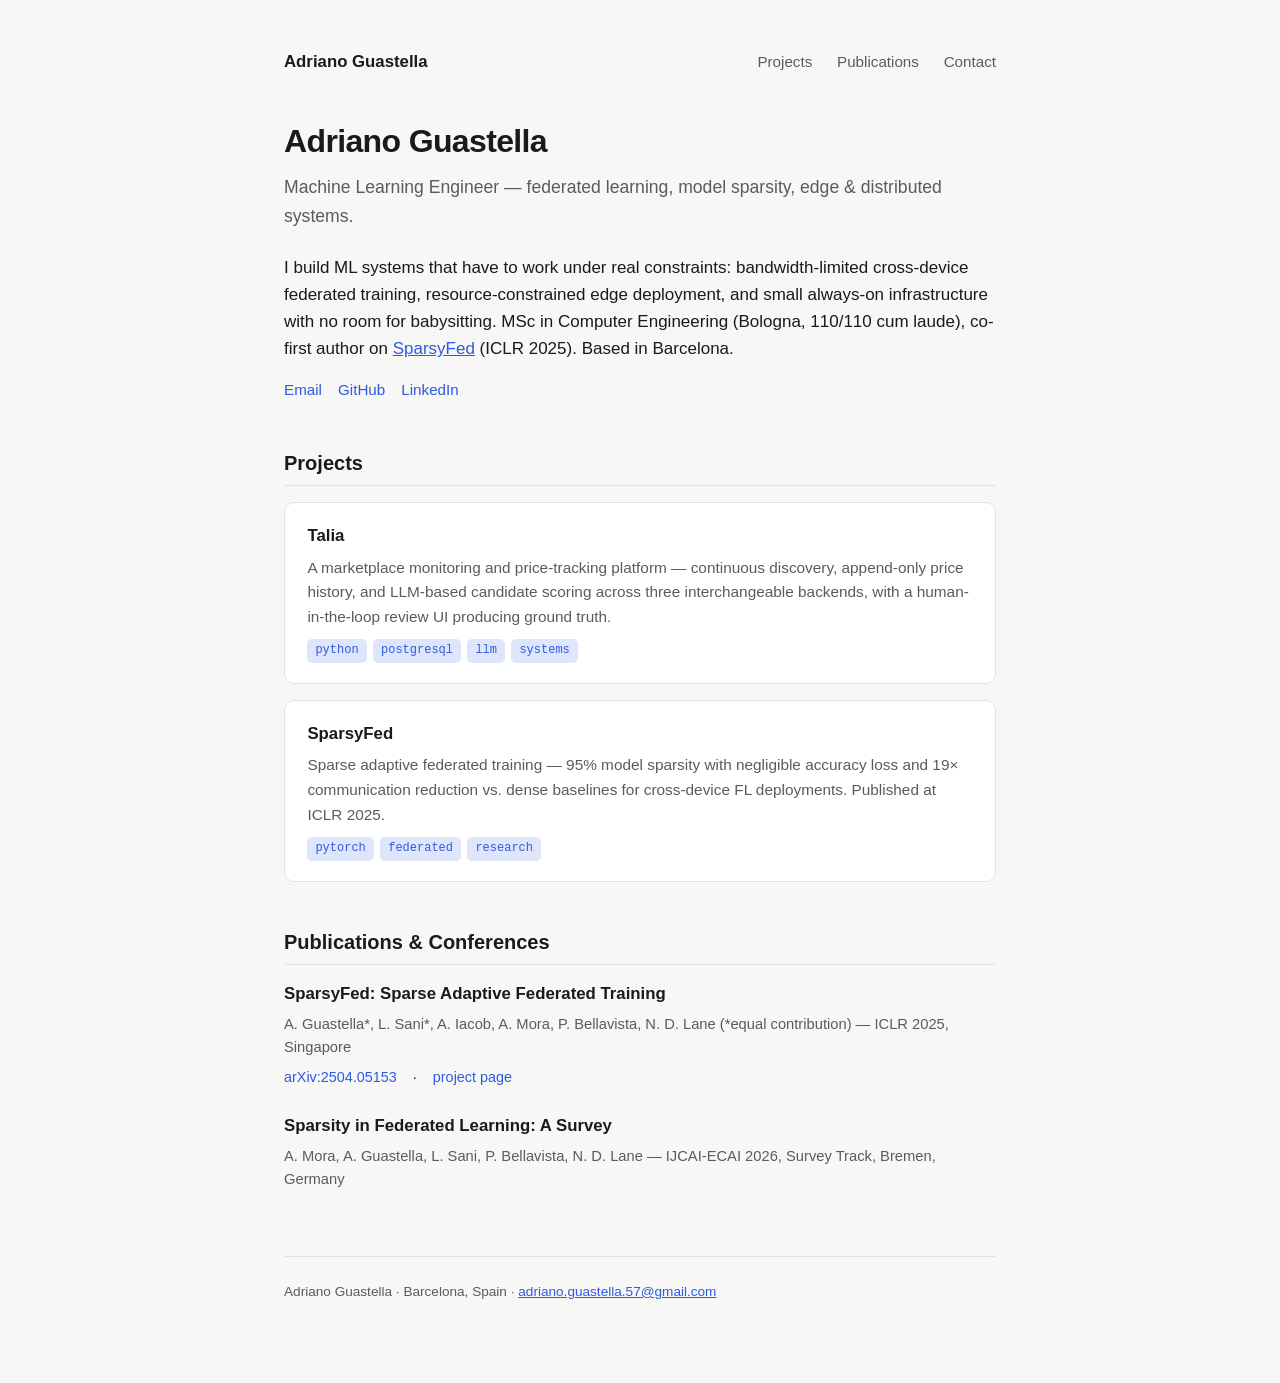
==== index.html @ c678ba59 "Initial portfolio site Home page with bio, project cards (Talia, SparsyFed), and publications list, " ====
<!DOCTYPE html>
<html lang="en">
<head>
<meta charset="UTF-8">
<meta name="viewport" content="width=device-width, initial-scale=1.0">
<title>Adriano Guastella</title>
<meta name="description" content="Adriano Guastella — Machine Learning Engineer. Federated learning, model sparsity, edge/distributed systems.">
<link rel="stylesheet" href="style.css">
</head>
<body>
<div class="wrap">

<header class="site-header">
  <a class="home" href="/">Adriano Guastella</a>
  <nav class="site-nav">
    <a href="#projects">Projects</a>
    <a href="#publications">Publications</a>
    <a href="#contact">Contact</a>
  </nav>
</header>

<section id="about">
  <h1>Adriano Guastella</h1>
  <p class="tagline">Machine Learning Engineer — federated learning, model sparsity, edge &amp; distributed systems.</p>
  <p>
    I build ML systems that have to work under real constraints: bandwidth-limited
    cross-device federated training, resource-constrained edge deployment, and
    small always-on infrastructure with no room for babysitting. MSc in Computer
    Engineering (Bologna, 110/110 cum laude), co-first author on
    <a href="https://arxiv.org/abs/2504.05153">SparsyFed</a> (ICLR 2025). Based in
    Barcelona.
  </p>
  <div class="links">
    <a href="mailto:adriano.guastella.57@gmail.com">Email</a>
    <a href="https://github.com/AGuastella">GitHub</a>
    <a href="https://linkedin.com/in/adriano-guastella-2b8a3b103">LinkedIn</a>
  </div>
</section>

<section id="projects">
  <h2>Projects</h2>

  <a class="card" href="projects/talia.html">
    <h3>Talia</h3>
    <p class="desc">A marketplace monitoring and price-tracking platform — continuous discovery, append-only price history, and LLM-based candidate scoring across three interchangeable backends, with a human-in-the-loop review UI producing ground truth.</p>
    <div class="tags">
      <span class="tag">python</span>
      <span class="tag">postgresql</span>
      <span class="tag">llm</span>
      <span class="tag">systems</span>
    </div>
  </a>

  <a class="card" href="projects/sparsyfed.html">
    <h3>SparsyFed</h3>
    <p class="desc">Sparse adaptive federated training — 95% model sparsity with negligible accuracy loss and 19&times; communication reduction vs. dense baselines for cross-device FL deployments. Published at ICLR 2025.</p>
    <div class="tags">
      <span class="tag">pytorch</span>
      <span class="tag">federated</span>
      <span class="tag">research</span>
    </div>
  </a>
</section>

<section id="publications">
  <h2>Publications &amp; Conferences</h2>

  <div class="pub">
    <h3>SparsyFed: Sparse Adaptive Federated Training</h3>
    <div class="venue">A. Guastella*, L. Sani*, A. Iacob, A. Mora, P. Bellavista, N. D. Lane (*equal contribution) — ICLR 2025, Singapore</div>
    <div class="links">
      <a href="https://arxiv.org/abs/2504.05153">arXiv:2504.05153</a>
      &middot;
      <a href="projects/sparsyfed.html">project page</a>
    </div>
  </div>

  <div class="pub">
    <h3>Sparsity in Federated Learning: A Survey</h3>
    <div class="venue">A. Mora, A. Guastella, L. Sani, P. Bellavista, N. D. Lane — IJCAI-ECAI 2026, Survey Track, Bremen, Germany</div>
  </div>
</section>

<footer id="contact">
  Adriano Guastella &middot; Barcelona, Spain &middot;
  <a href="mailto:adriano.guastella.57@gmail.com">adriano.guastella.57@gmail.com</a>
</footer>

</div>
</body>
</html>
---- style.css ----
:root {
  --bg: #f7f7f5;
  --bg-alt: #ffffff;
  --text: #1a1a1a;
  --text-muted: #5b5b5b;
  --border: #e2e2df;
  --accent: #2d5be3;
  --accent-muted: #dfe6fb;
  --mono: "SFMono-Regular", Consolas, "Liberation Mono", Menlo, monospace;
  --sans: -apple-system, BlinkMacSystemFont, "Segoe UI", Roboto, Helvetica, Arial, sans-serif;
  --max-width: 760px;
}

@media (prefers-color-scheme: dark) {
  :root {
    --bg: #14161a;
    --bg-alt: #1b1e24;
    --text: #e8e8e6;
    --text-muted: #9a9a97;
    --border: #2b2f37;
    --accent: #7ea2ff;
    --accent-muted: #232b42;
  }
}

* { box-sizing: border-box; }

html { scroll-behavior: smooth; }

body {
  margin: 0;
  font-family: var(--sans);
  background: var(--bg);
  color: var(--text);
  line-height: 1.6;
  font-size: 17px;
}

.wrap {
  max-width: var(--max-width);
  margin: 0 auto;
  padding: 3rem 1.5rem 5rem;
}

header.site-header {
  display: flex;
  justify-content: space-between;
  align-items: baseline;
  flex-wrap: wrap;
  gap: 0.75rem;
  margin-bottom: 2.5rem;
}

header.site-header a.home {
  font-weight: 700;
  font-size: 1.05rem;
  color: var(--text);
  text-decoration: none;
}

nav.site-nav a {
  color: var(--text-muted);
  text-decoration: none;
  margin-left: 1.25rem;
  font-size: 0.95rem;
}

nav.site-nav a:hover { color: var(--accent); }

h1 {
  font-size: 2rem;
  margin: 0 0 0.4rem;
  letter-spacing: -0.02em;
}

h2 {
  font-size: 1.25rem;
  margin: 2.75rem 0 1rem;
  padding-bottom: 0.4rem;
  border-bottom: 1px solid var(--border);
}

h3 {
  font-size: 1.05rem;
  margin: 0 0 0.3rem;
}

p { margin: 0 0 1rem; }

.tagline {
  color: var(--text-muted);
  font-size: 1.1rem;
  margin-bottom: 1.5rem;
}

.links {
  display: flex;
  gap: 1rem;
  flex-wrap: wrap;
  font-size: 0.95rem;
  margin-bottom: 0.5rem;
}

.links a {
  color: var(--accent);
  text-decoration: none;
}

.links a:hover { text-decoration: underline; }

a { color: var(--accent); }

.card {
  display: block;
  border: 1px solid var(--border);
  border-radius: 10px;
  padding: 1.25rem 1.4rem;
  margin-bottom: 1rem;
  text-decoration: none;
  color: inherit;
  background: var(--bg-alt);
  transition: border-color 0.15s ease;
}

.card:hover { border-color: var(--accent); }

.card h3 { color: var(--text); }

.card .desc {
  color: var(--text-muted);
  font-size: 0.96rem;
  margin: 0.35rem 0 0.6rem;
}

.tags {
  display: flex;
  flex-wrap: wrap;
  gap: 0.4rem;
}

.tag {
  font-family: var(--mono);
  font-size: 0.75rem;
  color: var(--accent);
  background: var(--accent-muted);
  padding: 0.15rem 0.5rem;
  border-radius: 5px;
}

.pub {
  margin-bottom: 1.5rem;
}

.pub .venue {
  color: var(--text-muted);
  font-size: 0.92rem;
}

.pub .links {
  margin-top: 0.4rem;
  font-size: 0.9rem;
}

.back-link {
  display: inline-block;
  margin-bottom: 1.5rem;
  font-size: 0.9rem;
  color: var(--text-muted);
  text-decoration: none;
}

.back-link:hover { color: var(--accent); }

.meta-line {
  color: var(--text-muted);
  font-size: 0.9rem;
  margin-bottom: 1.5rem;
}

pre, code {
  font-family: var(--mono);
  font-size: 0.85em;
  background: var(--bg-alt);
  border: 1px solid var(--border);
  border-radius: 6px;
}

code { padding: 0.1em 0.4em; }

pre {
  padding: 1rem;
  overflow-x: auto;
  line-height: 1.5;
}

pre code { border: none; padding: 0; background: none; }

table {
  width: 100%;
  border-collapse: collapse;
  margin-bottom: 1.5rem;
  font-size: 0.92rem;
}

th, td {
  text-align: left;
  padding: 0.5rem 0.7rem;
  border-bottom: 1px solid var(--border);
}

th { color: var(--text-muted); font-weight: 600; }

ul { padding-left: 1.3rem; }
li { margin-bottom: 0.4rem; }

footer {
  margin-top: 4rem;
  padding-top: 1.5rem;
  border-top: 1px solid var(--border);
  color: var(--text-muted);
  font-size: 0.85rem;
}
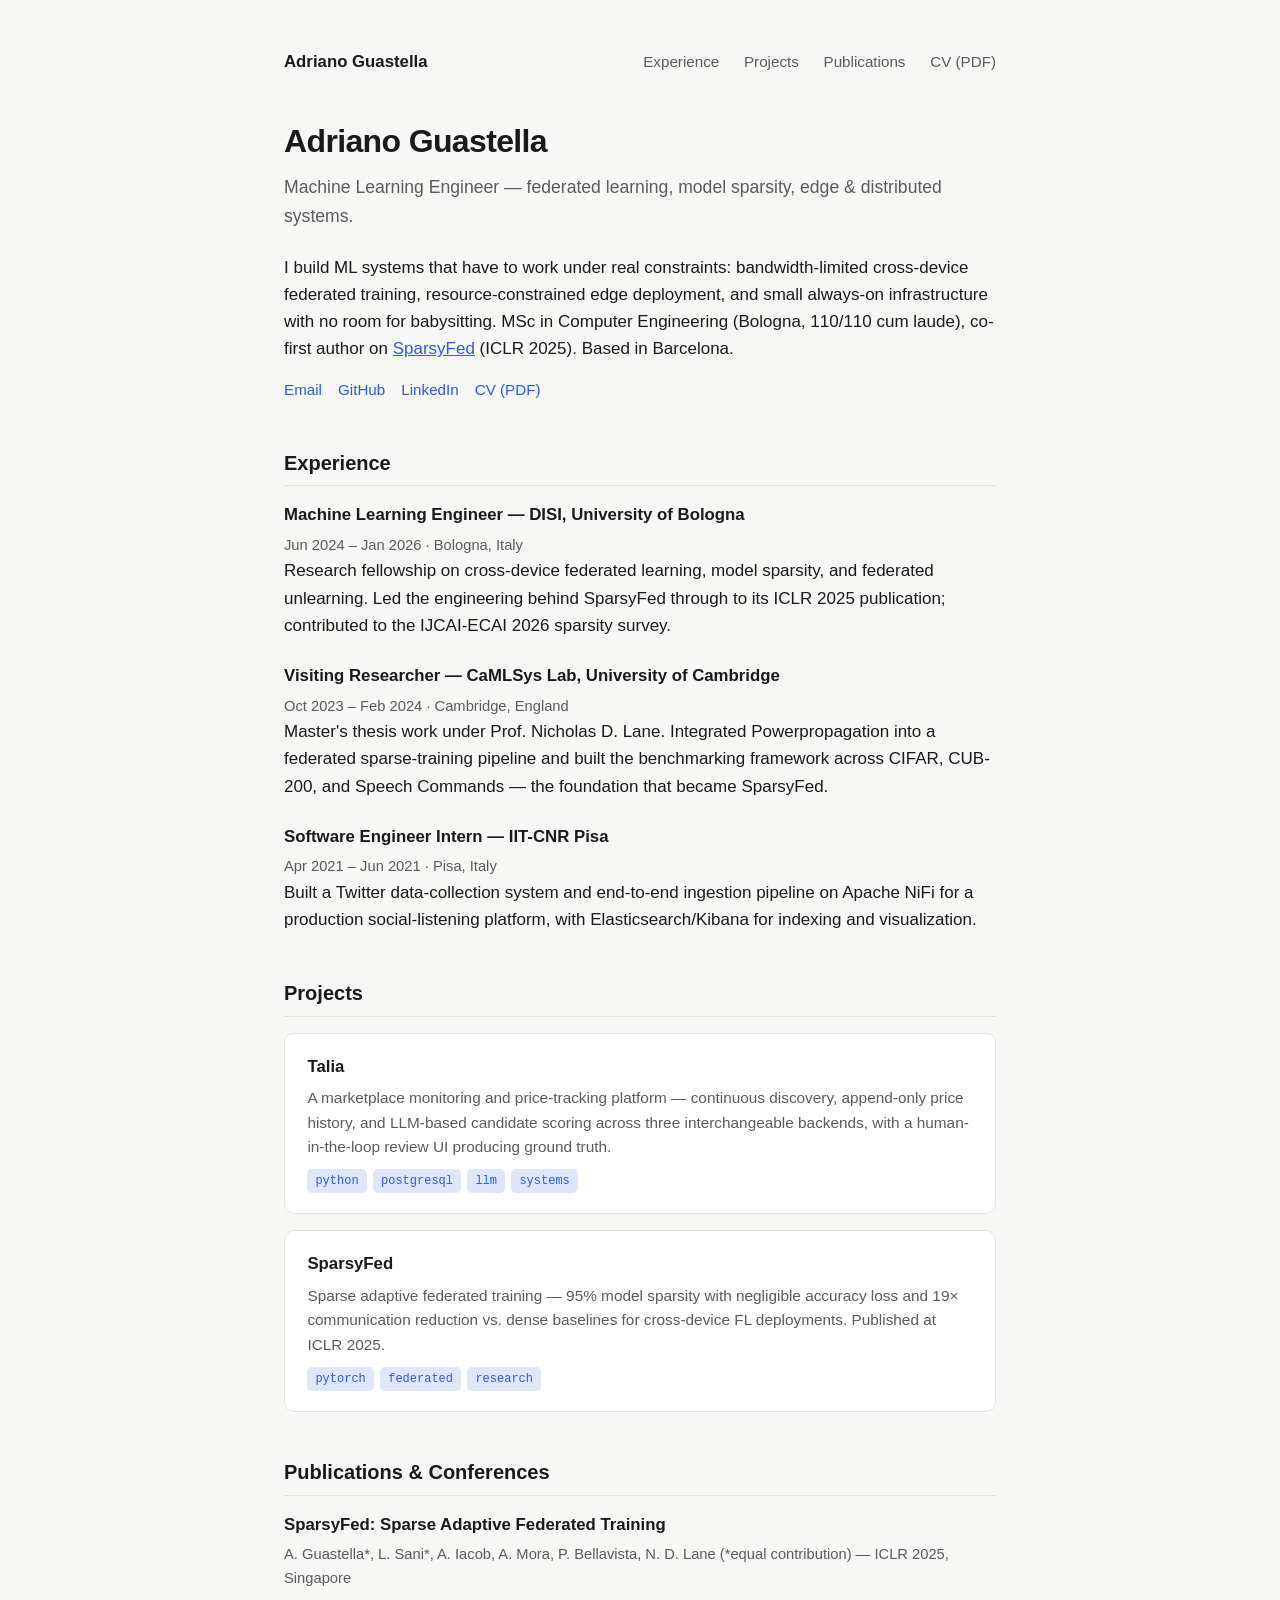
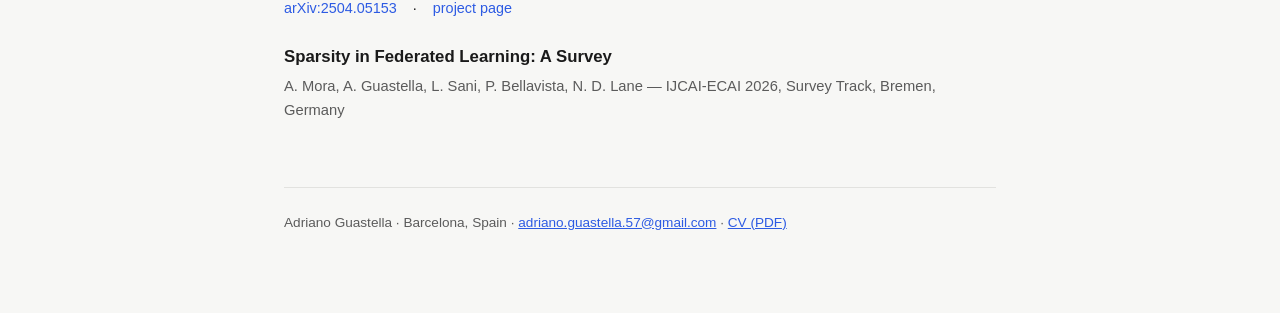
==== commit 06bded8b: "Add CV link, experience section, and TL;DR per review feedback - Add downloadable CV PDF, linked fro" ====
--- a/index.html
+++ b/index.html
@@ -3,7 +3,7 @@
 <head>
 <meta charset="UTF-8">
 <meta name="viewport" content="width=device-width, initial-scale=1.0">
-<title>Adriano Guastella</title>
+<title>Adriano Guastella — ML Engineer</title>
 <meta name="description" content="Adriano Guastella — Machine Learning Engineer. Federated learning, model sparsity, edge/distributed systems.">
 <link rel="stylesheet" href="style.css">
 </head>
@@ -13,9 +13,10 @@
 <header class="site-header">
   <a class="home" href="/">Adriano Guastella</a>
   <nav class="site-nav">
+    <a href="#experience">Experience</a>
     <a href="#projects">Projects</a>
     <a href="#publications">Publications</a>
-    <a href="#contact">Contact</a>
+    <a href="cv.pdf">CV (PDF)</a>
   </nav>
 </header>
 
@@ -34,6 +35,29 @@
     <a href="mailto:adriano.guastella.57@gmail.com">Email</a>
     <a href="https://github.com/AGuastella">GitHub</a>
     <a href="https://linkedin.com/in/adriano-guastella-2b8a3b103">LinkedIn</a>
+    <a href="cv.pdf">CV (PDF)</a>
+  </div>
+</section>
+
+<section id="experience">
+  <h2>Experience</h2>
+
+  <div class="pub">
+    <h3>Machine Learning Engineer — DISI, University of Bologna</h3>
+    <div class="venue">Jun 2024 &ndash; Jan 2026 &middot; Bologna, Italy</div>
+    <p>Research fellowship on cross-device federated learning, model sparsity, and federated unlearning. Led the engineering behind SparsyFed through to its ICLR 2025 publication; contributed to the IJCAI-ECAI 2026 sparsity survey.</p>
+  </div>
+
+  <div class="pub">
+    <h3>Visiting Researcher — CaMLSys Lab, University of Cambridge</h3>
+    <div class="venue">Oct 2023 &ndash; Feb 2024 &middot; Cambridge, England</div>
+    <p>Master's thesis work under Prof. Nicholas D. Lane. Integrated Powerpropagation into a federated sparse-training pipeline and built the benchmarking framework across CIFAR, CUB-200, and Speech Commands &mdash; the foundation that became SparsyFed.</p>
+  </div>
+
+  <div class="pub">
+    <h3>Software Engineer Intern — IIT-CNR Pisa</h3>
+    <div class="venue">Apr 2021 &ndash; Jun 2021 &middot; Pisa, Italy</div>
+    <p>Built a Twitter data-collection system and end-to-end ingestion pipeline on Apache NiFi for a production social-listening platform, with Elasticsearch/Kibana for indexing and visualization.</p>
   </div>
 </section>
 
@@ -83,7 +107,8 @@
 
 <footer id="contact">
   Adriano Guastella &middot; Barcelona, Spain &middot;
-  <a href="mailto:adriano.guastella.57@gmail.com">adriano.guastella.57@gmail.com</a>
+  <a href="mailto:adriano.guastella.57@gmail.com">adriano.guastella.57@gmail.com</a> &middot;
+  <a href="cv.pdf">CV (PDF)</a>
 </footer>
 
 </div>
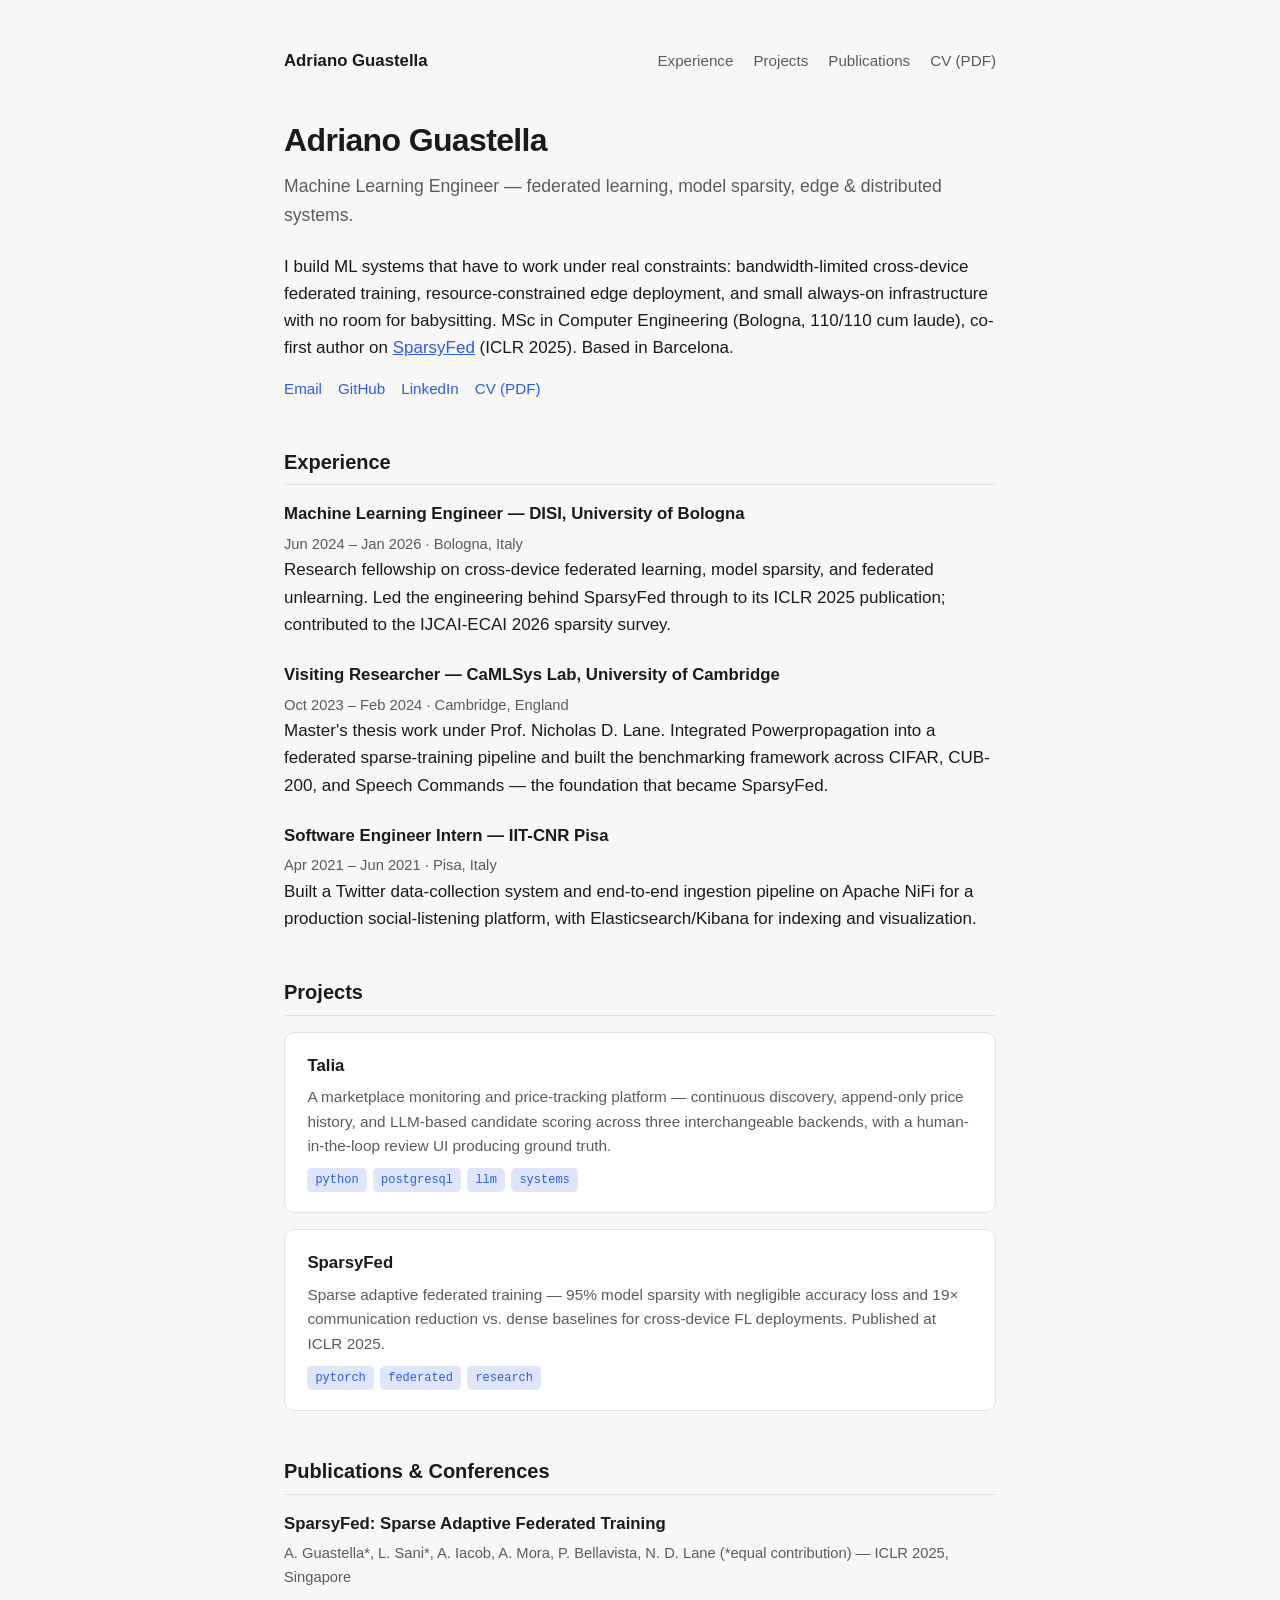
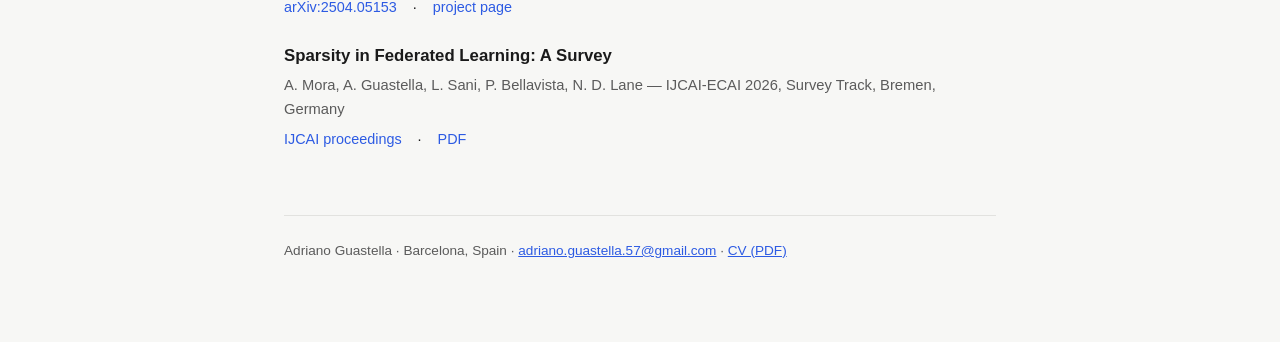
==== commit 3e2386f4: "Add link previews, favicon, 404 page, survey link, nav/dark-mode fixes - Open Graph / Twitter card t" ====
--- a/index.html
+++ b/index.html
@@ -5,6 +5,17 @@
 <meta name="viewport" content="width=device-width, initial-scale=1.0">
 <title>Adriano Guastella — ML Engineer</title>
 <meta name="description" content="Adriano Guastella — Machine Learning Engineer. Federated learning, model sparsity, edge/distributed systems.">
+<link rel="canonical" href="https://aguastella.github.io/">
+<link rel="icon" href="/favicon.svg" type="image/svg+xml">
+<meta property="og:type" content="website">
+<meta property="og:site_name" content="Adriano Guastella">
+<meta property="og:title" content="Adriano Guastella — ML Engineer">
+<meta property="og:description" content="Adriano Guastella — Machine Learning Engineer. Federated learning, model sparsity, edge/distributed systems.">
+<meta property="og:url" content="https://aguastella.github.io/">
+<meta property="og:image" content="https://aguastella.github.io/og-image.png">
+<meta property="og:image:width" content="1200">
+<meta property="og:image:height" content="630">
+<meta name="twitter:card" content="summary_large_image">
 <link rel="stylesheet" href="style.css">
 </head>
 <body>
@@ -102,6 +113,11 @@
   <div class="pub">
     <h3>Sparsity in Federated Learning: A Survey</h3>
     <div class="venue">A. Mora, A. Guastella, L. Sani, P. Bellavista, N. D. Lane — IJCAI-ECAI 2026, Survey Track, Bremen, Germany</div>
+    <div class="links">
+      <a href="https://www.ijcai.org/proceedings/2026/884">IJCAI proceedings</a>
+      &middot;
+      <a href="https://www.ijcai.org/proceedings/2026/0884.pdf">PDF</a>
+    </div>
   </div>
 </section>
 
--- a/style.css
+++ b/style.css
@@ -9,6 +9,7 @@
   --mono: "SFMono-Regular", Consolas, "Liberation Mono", Menlo, monospace;
   --sans: -apple-system, BlinkMacSystemFont, "Segoe UI", Roboto, Helvetica, Arial, sans-serif;
   --max-width: 760px;
+  color-scheme: light dark;
 }
 
 @media (prefers-color-scheme: dark) {
@@ -58,10 +59,15 @@
   text-decoration: none;
 }
 
+nav.site-nav {
+  display: flex;
+  flex-wrap: wrap;
+  gap: 0.5rem 1.25rem;
+}
+
 nav.site-nav a {
   color: var(--text-muted);
   text-decoration: none;
-  margin-left: 1.25rem;
   font-size: 0.95rem;
 }
 
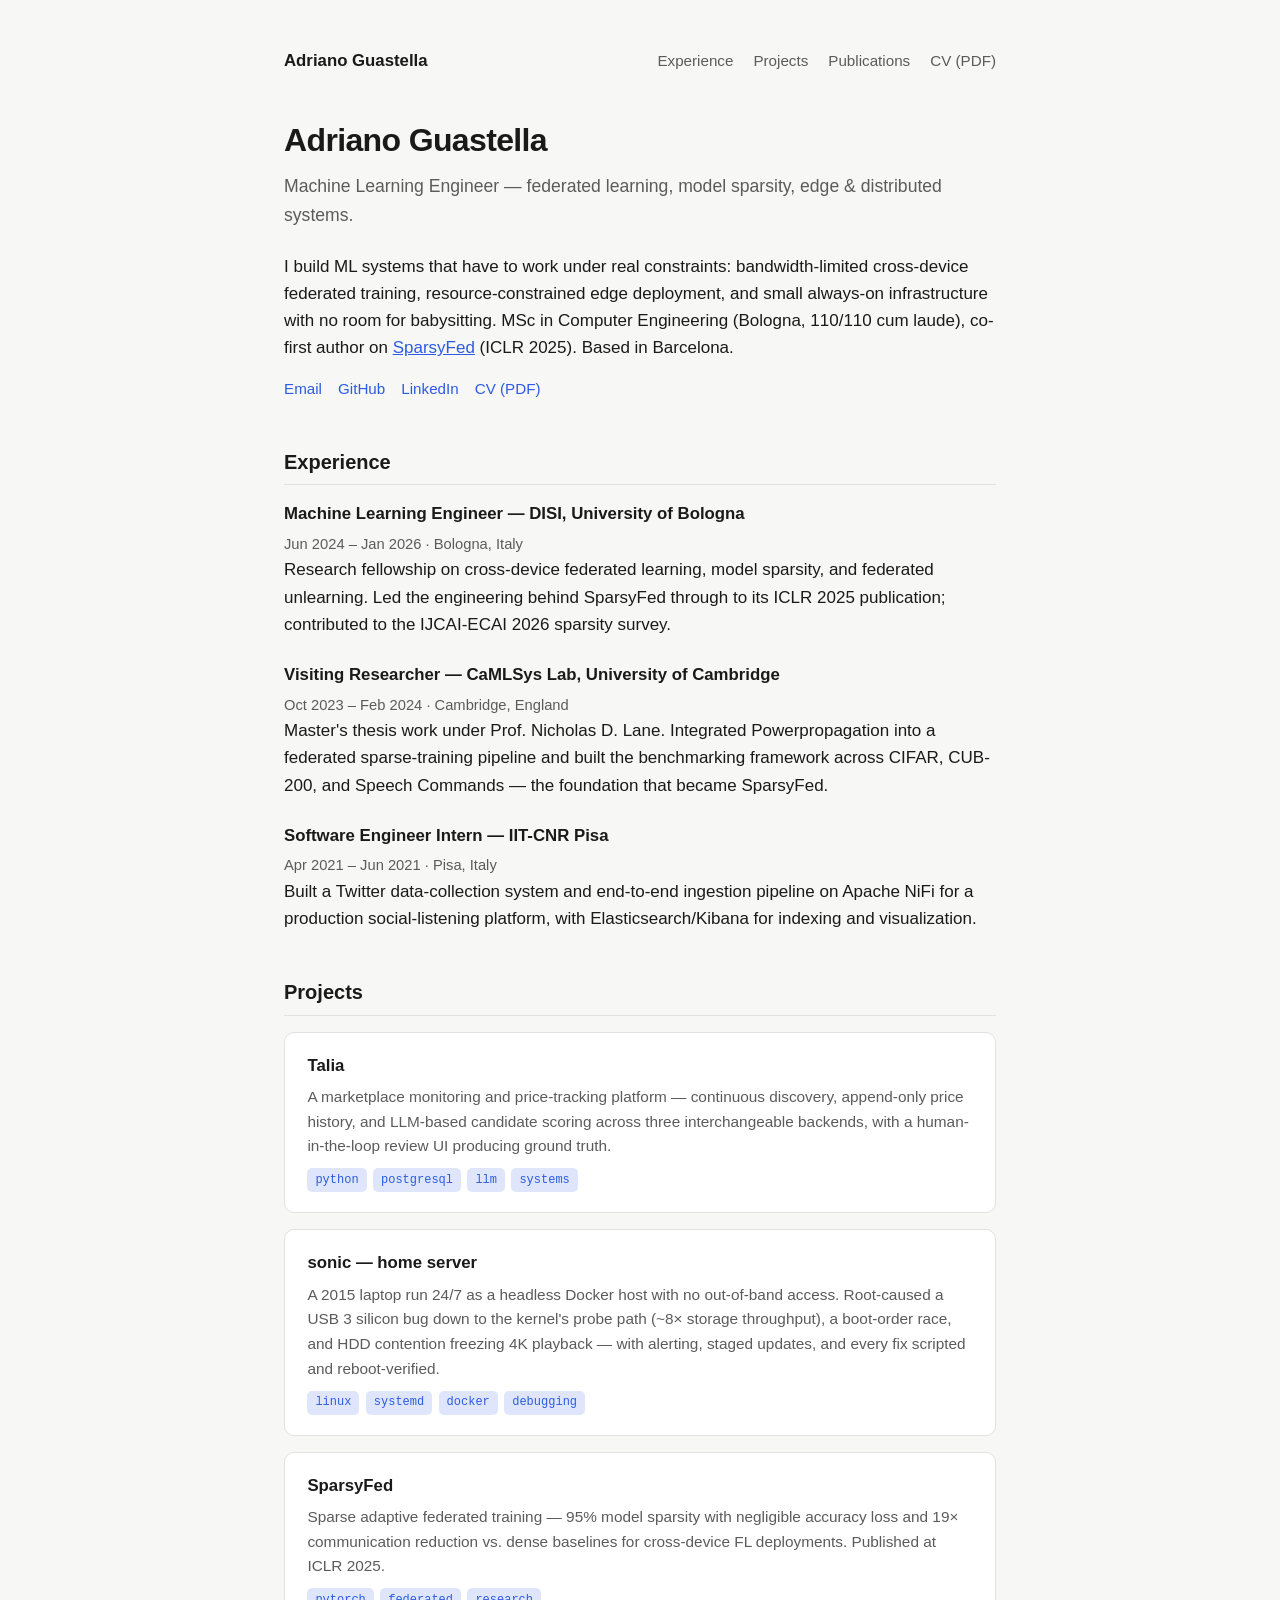
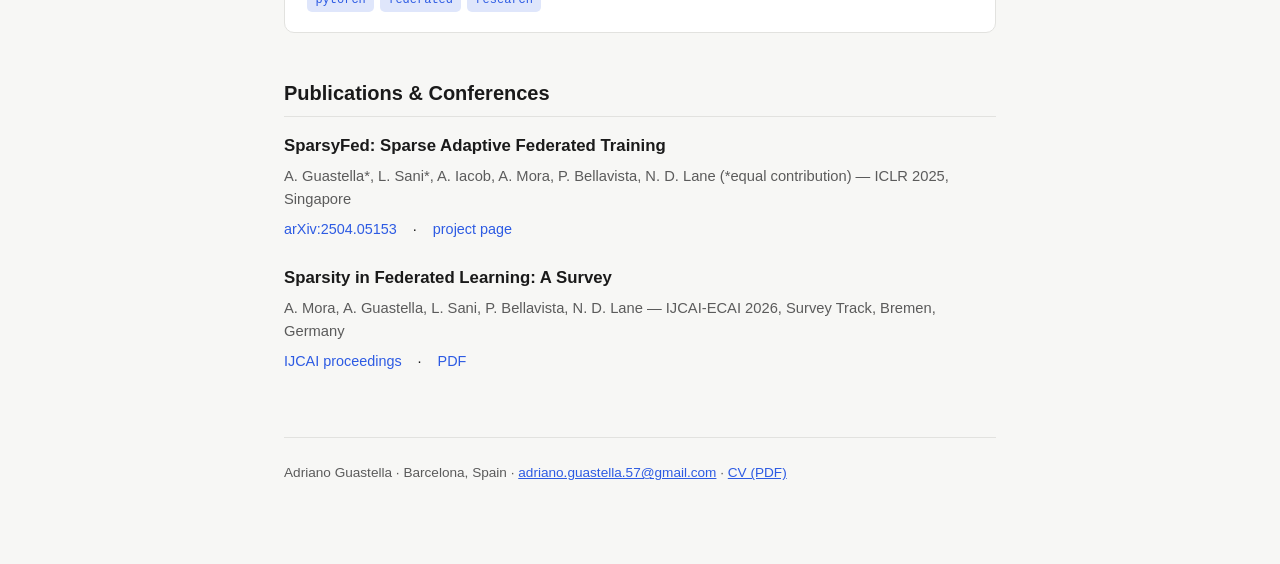
==== commit 27b90ad3: "Add sonic home-server project page Co-Authored-By: Claude Opus 5.5 <noreply@anthropic.com>" ====
--- a/index.html
+++ b/index.html
@@ -86,6 +86,17 @@
     </div>
   </a>
 
+  <a class="card" href="projects/homelab.html">
+    <h3>sonic &mdash; home server</h3>
+    <p class="desc">A 2015 laptop run 24/7 as a headless Docker host with no out-of-band access. Root-caused a USB 3 silicon bug down to the kernel's probe path (~8&times; storage throughput), a boot-order race, and HDD contention freezing 4K playback &mdash; with alerting, staged updates, and every fix scripted and reboot-verified.</p>
+    <div class="tags">
+      <span class="tag">linux</span>
+      <span class="tag">systemd</span>
+      <span class="tag">docker</span>
+      <span class="tag">debugging</span>
+    </div>
+  </a>
+
   <a class="card" href="projects/sparsyfed.html">
     <h3>SparsyFed</h3>
     <p class="desc">Sparse adaptive federated training — 95% model sparsity with negligible accuracy loss and 19&times; communication reduction vs. dense baselines for cross-device FL deployments. Published at ICLR 2025.</p>
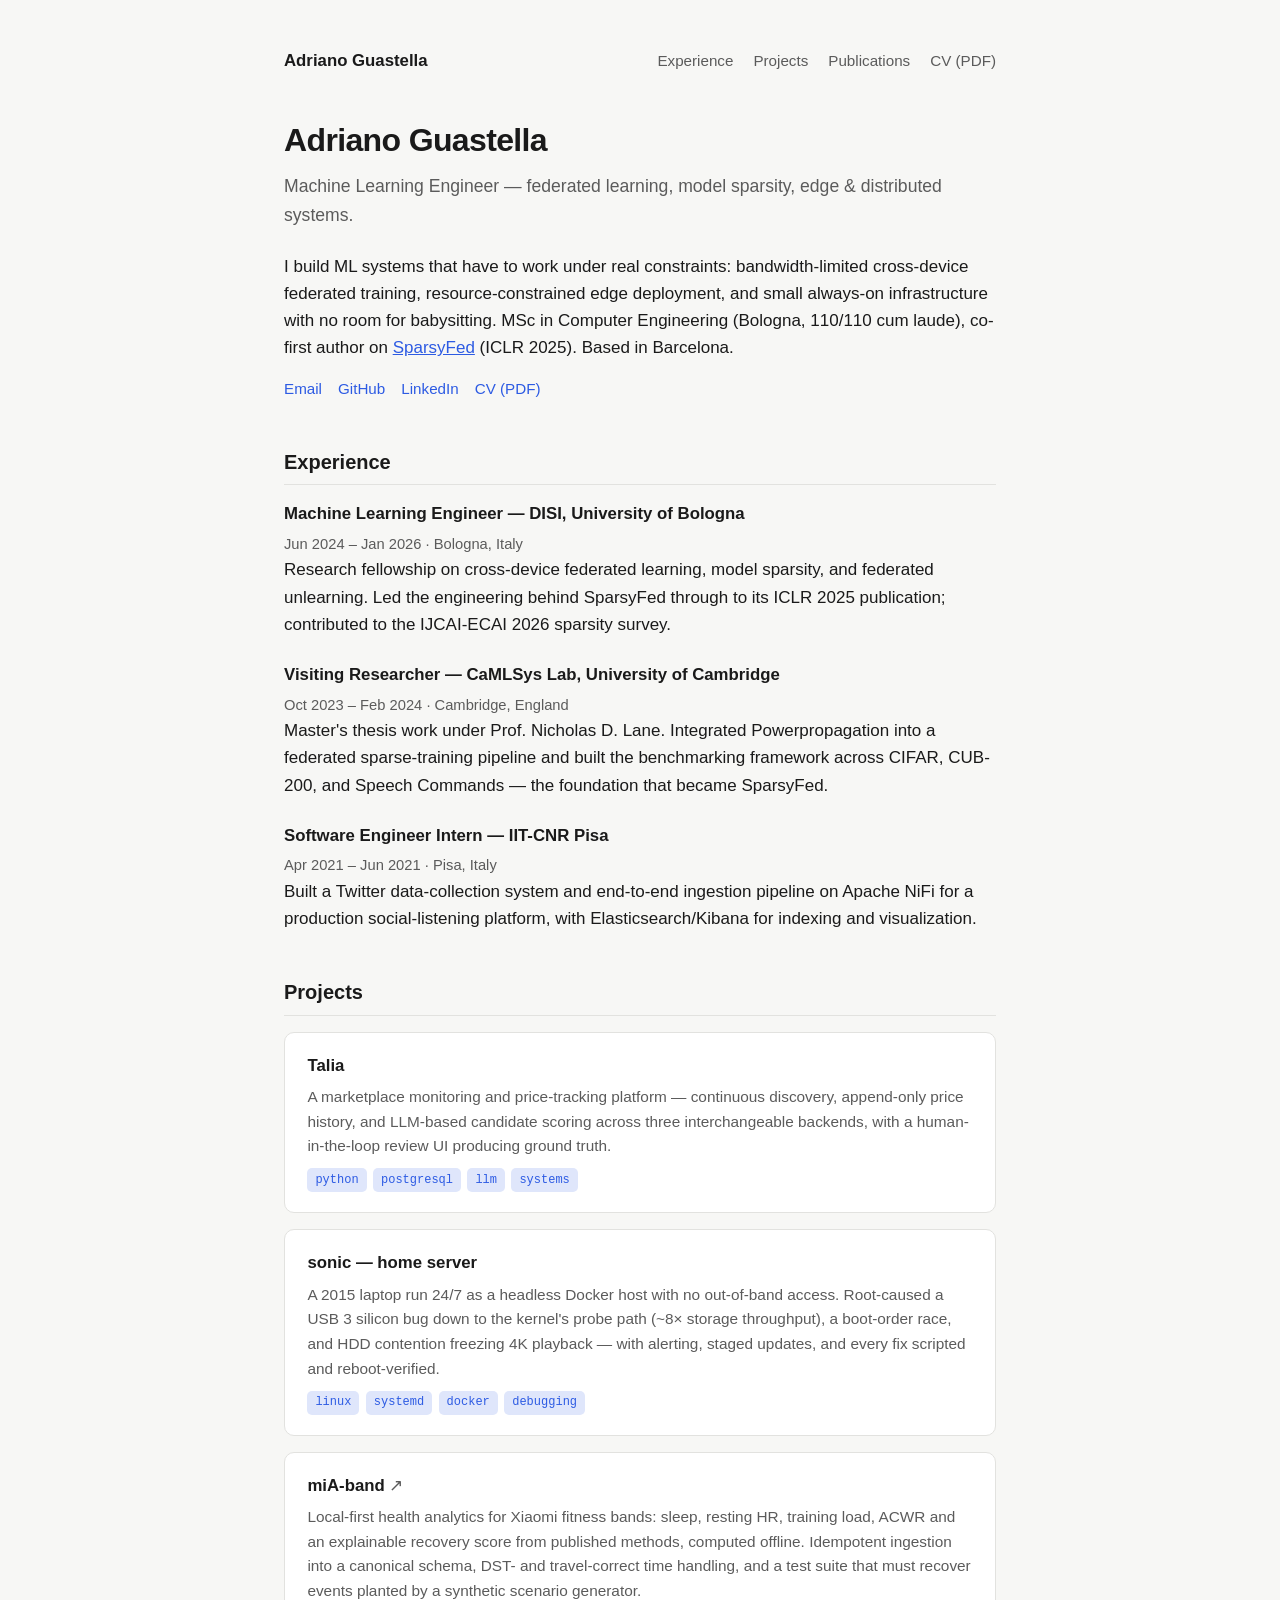
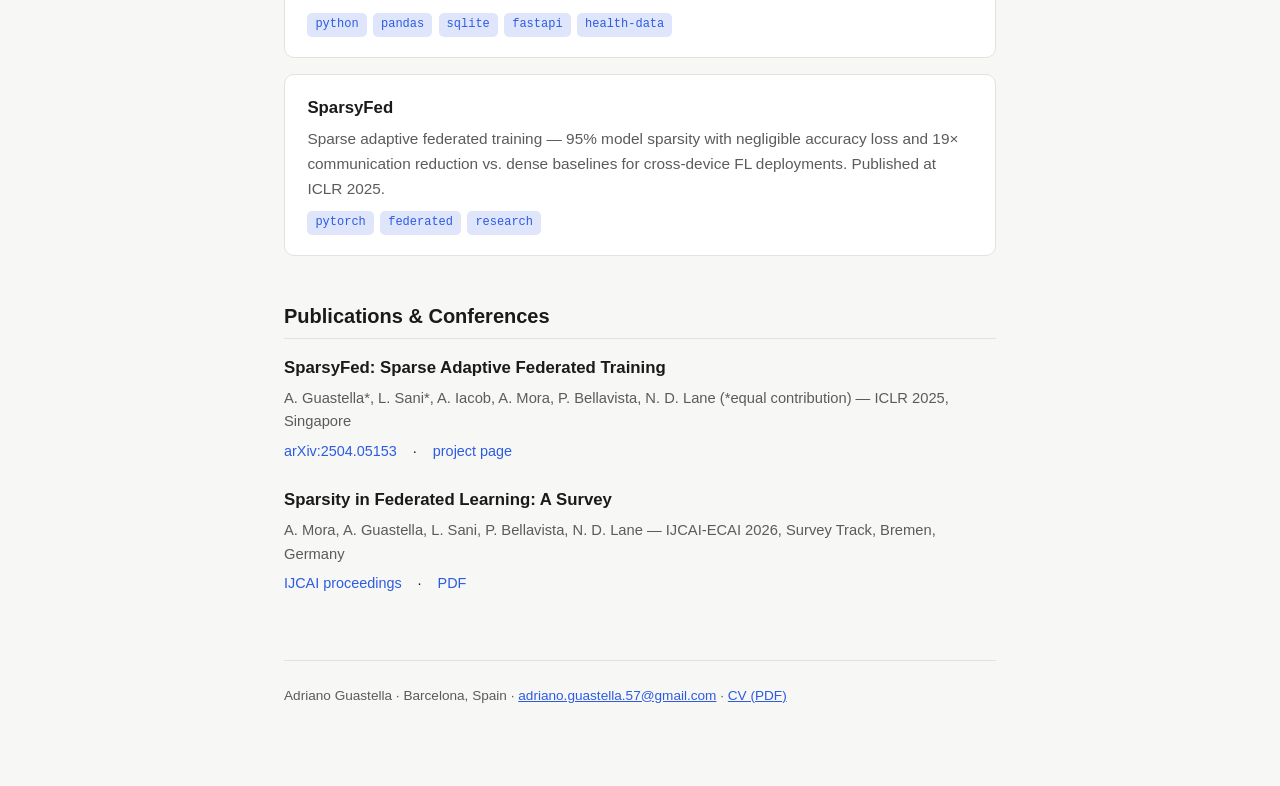
==== commit 71ef3326: "Add miA-band project card (links to the repo) Co-Authored-By: Claude Opus 5.5 <noreply@anthropic.com" ====
--- a/index.html
+++ b/index.html
@@ -97,6 +97,18 @@
     </div>
   </a>
 
+  <a class="card" href="https://github.com/AGuastella/miA-band">
+    <h3>miA-band <span class="ext">&nearr;</span></h3>
+    <p class="desc">Local-first health analytics for Xiaomi fitness bands: sleep, resting HR, training load, ACWR and an explainable recovery score from published methods, computed offline. Idempotent ingestion into a canonical schema, DST- and travel-correct time handling, and a test suite that must recover events planted by a synthetic scenario generator.</p>
+    <div class="tags">
+      <span class="tag">python</span>
+      <span class="tag">pandas</span>
+      <span class="tag">sqlite</span>
+      <span class="tag">fastapi</span>
+      <span class="tag">health-data</span>
+    </div>
+  </a>
+
   <a class="card" href="projects/sparsyfed.html">
     <h3>SparsyFed</h3>
     <p class="desc">Sparse adaptive federated training — 95% model sparsity with negligible accuracy loss and 19&times; communication reduction vs. dense baselines for cross-device FL deployments. Published at ICLR 2025.</p>
--- a/style.css
+++ b/style.css
@@ -132,6 +132,8 @@
 
 .card h3 { color: var(--text); }
 
+.card .ext { color: var(--text-muted); font-weight: 400; }
+
 .card .desc {
   color: var(--text-muted);
   font-size: 0.96rem;
